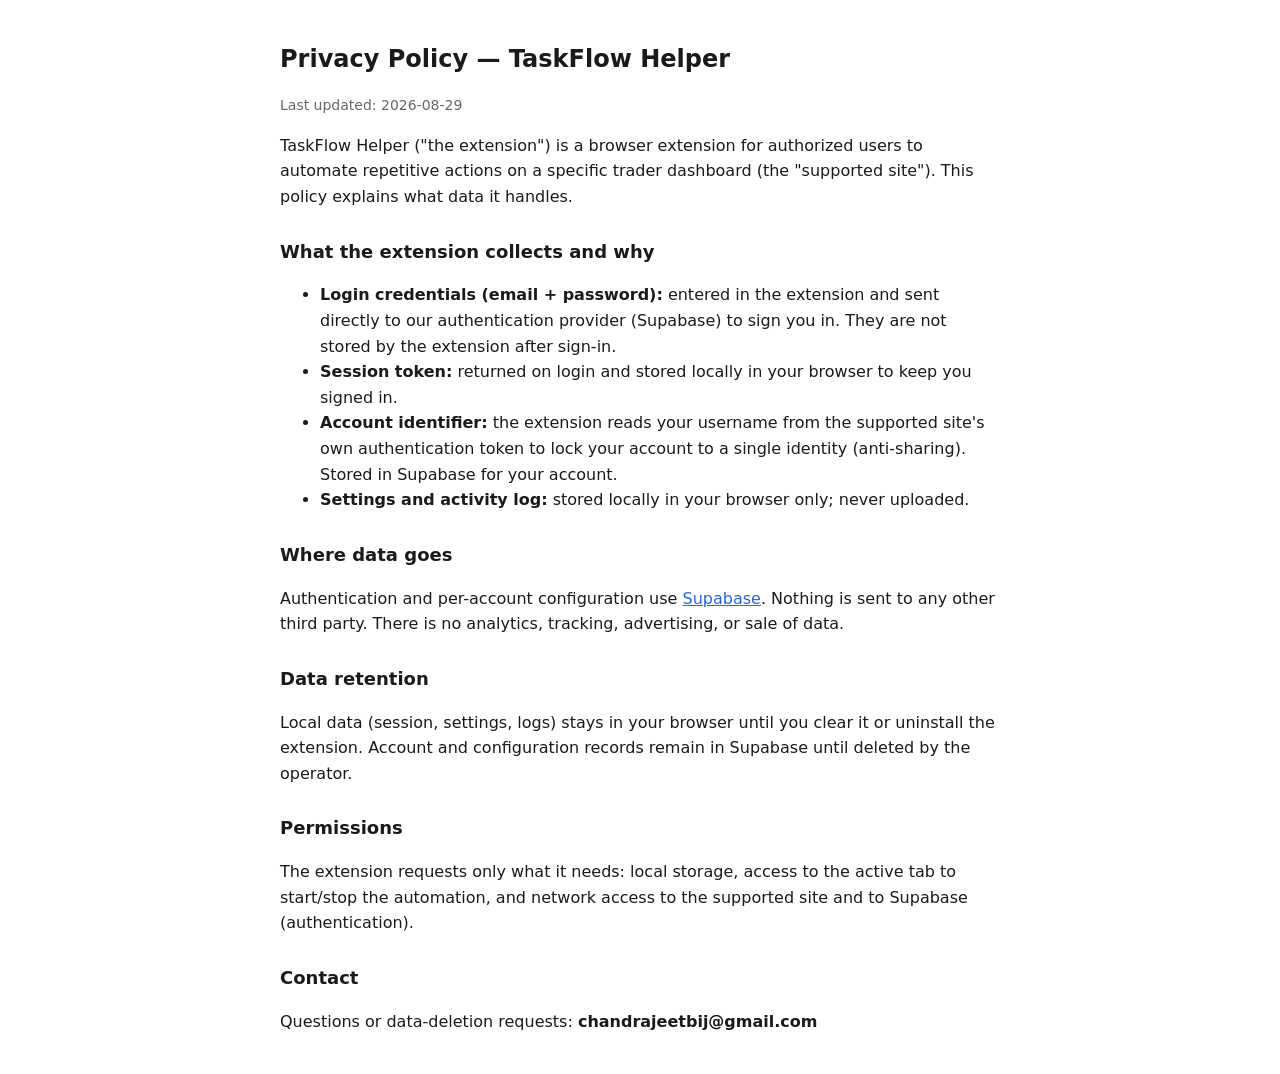
==== index.html @ 2cd864ba "Privacy policy for TaskFlow Helper" ====
<!doctype html>
<html lang="en">
  <head>
    <meta charset="utf-8" />
    <meta name="viewport" content="width=device-width, initial-scale=1" />
    <meta name="robots" content="noindex" />
    <title>TaskFlow Helper — Privacy Policy</title>
    <style>
      body { max-width: 720px; margin: 40px auto; padding: 0 20px; font: 16px/1.6 system-ui, sans-serif; color: #1a1a1a; }
      h1 { font-size: 24px; }
      h2 { font-size: 18px; margin-top: 28px; }
      code { background: #f2f2f2; padding: 1px 4px; border-radius: 4px; }
      .date { color: #666; font-size: 14px; }
      a { color: #2563eb; }
    </style>
  </head>
  <body>
    <h1>Privacy Policy — TaskFlow Helper</h1>
    <p class="date">Last updated: 2026-08-29</p>

    <p>
      TaskFlow Helper ("the extension") is a browser extension for authorized
      users to automate repetitive actions on a specific trader dashboard (the
      "supported site"). This policy explains what data it handles.
    </p>

    <h2>What the extension collects and why</h2>
    <ul>
      <li><strong>Login credentials (email + password):</strong> entered in the
        extension and sent directly to our authentication provider (Supabase) to
        sign you in. They are not stored by the extension after sign-in.</li>
      <li><strong>Session token:</strong> returned on login and stored locally in
        your browser to keep you signed in.</li>
      <li><strong>Account identifier:</strong> the extension reads your username
        from the supported site's own authentication token to lock your account
        to a single identity (anti-sharing). Stored in Supabase for your account.</li>
      <li><strong>Settings and activity log:</strong> stored locally in your
        browser only; never uploaded.</li>
    </ul>

    <h2>Where data goes</h2>
    <p>
      Authentication and per-account configuration use
      <a href="https://supabase.com/privacy">Supabase</a>. Nothing is sent to any
      other third party. There is no analytics, tracking, advertising, or sale of
      data.
    </p>

    <h2>Data retention</h2>
    <p>
      Local data (session, settings, logs) stays in your browser until you clear
      it or uninstall the extension. Account and configuration records remain in
      Supabase until deleted by the operator.
    </p>

    <h2>Permissions</h2>
    <p>
      The extension requests only what it needs: local storage, access to the
      active tab to start/stop the automation, and network access to the supported
      site and to Supabase (authentication).
    </p>

    <h2>Contact</h2>
    <p>Questions or data-deletion requests: <strong>chandrajeetbij@gmail.com</strong></p>
  </body>
</html>
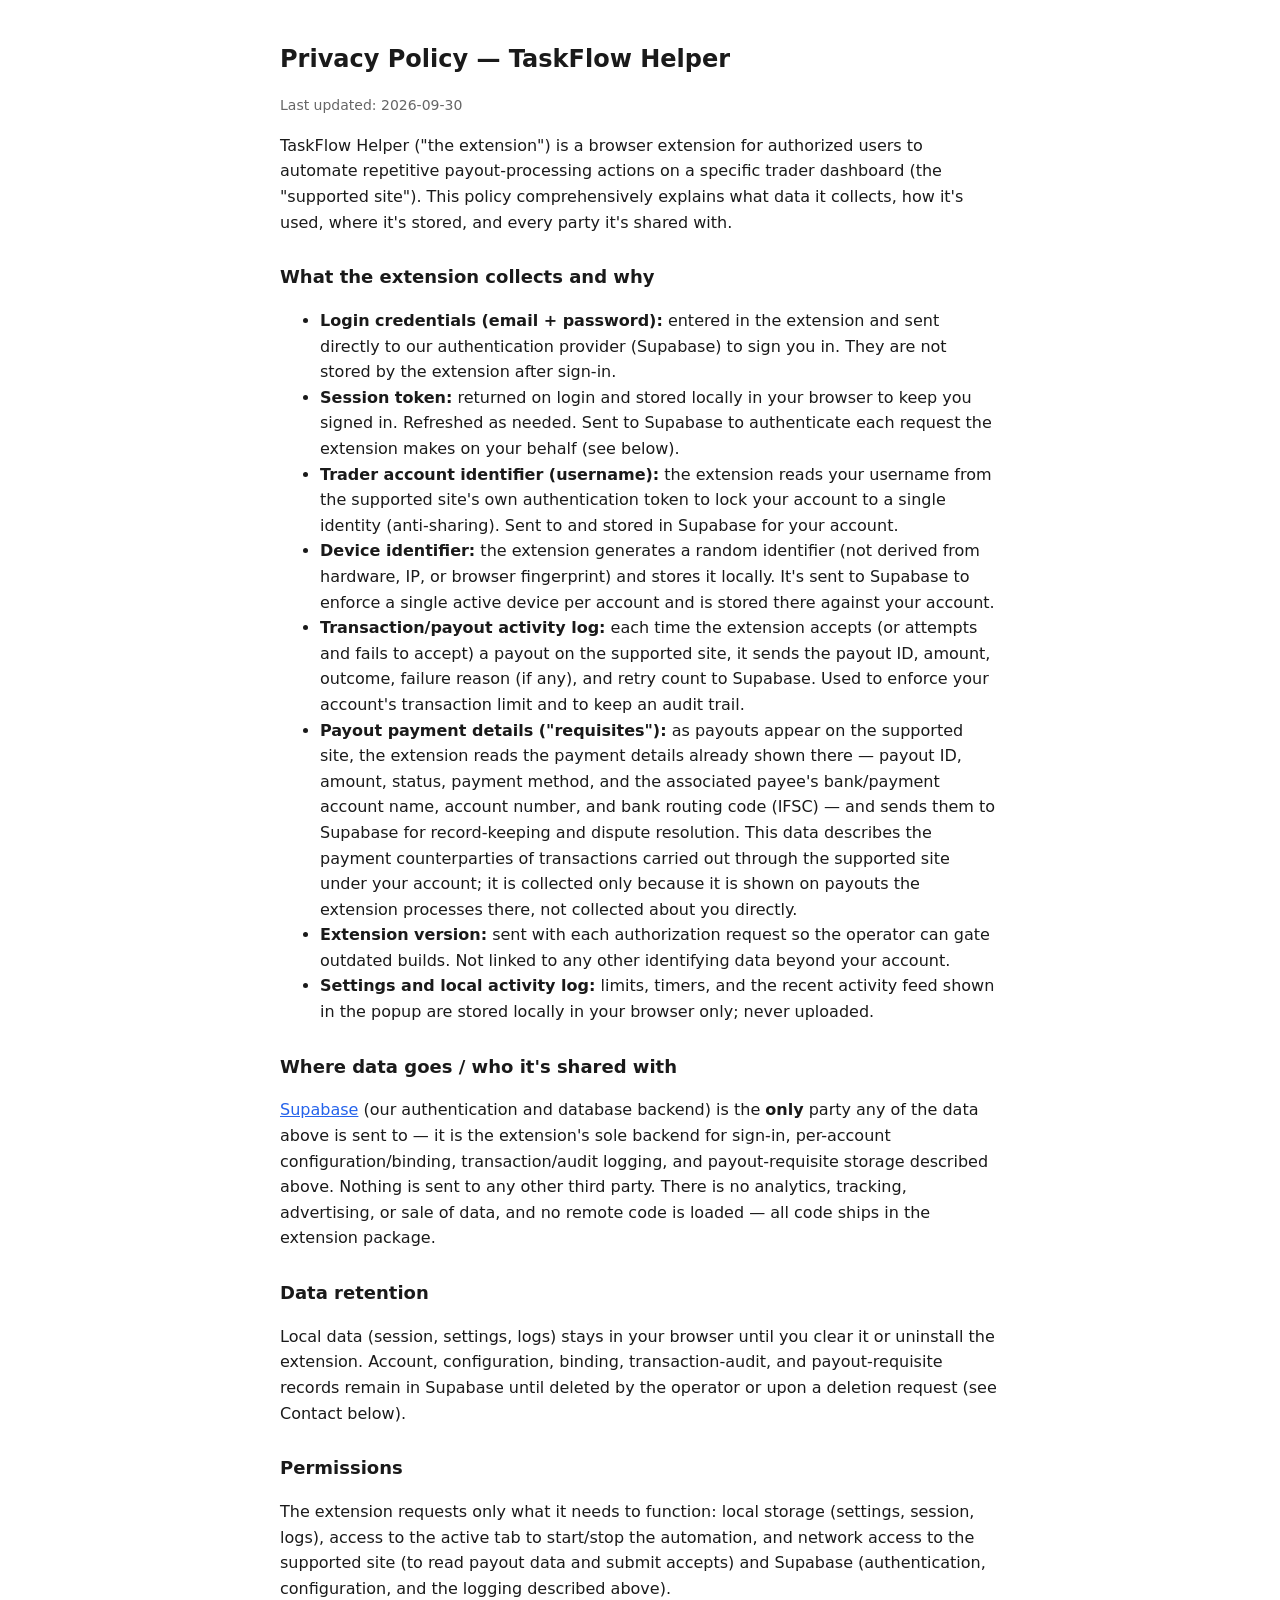
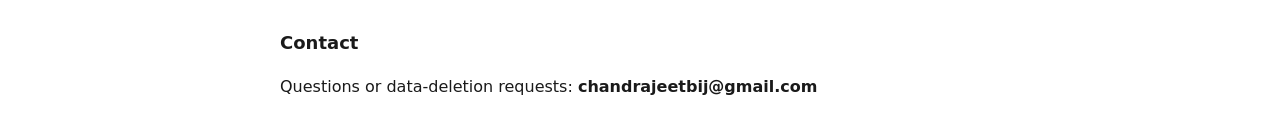
==== commit 4bd0072d: "Disclose payout requisites, device ID, and audit-log collection Matches the extension's actual data " ====
--- a/index.html
+++ b/index.html
@@ -16,12 +16,14 @@
   </head>
   <body>
     <h1>Privacy Policy — TaskFlow Helper</h1>
-    <p class="date">Last updated: 2026-08-29</p>
+    <p class="date">Last updated: 2026-09-30</p>
 
     <p>
       TaskFlow Helper ("the extension") is a browser extension for authorized
-      users to automate repetitive actions on a specific trader dashboard (the
-      "supported site"). This policy explains what data it handles.
+      users to automate repetitive payout-processing actions on a specific
+      trader dashboard (the "supported site"). This policy comprehensively
+      explains what data it collects, how it's used, where it's stored, and
+      every party it's shared with.
     </p>
 
     <h2>What the extension collects and why</h2>
@@ -30,34 +32,67 @@
         extension and sent directly to our authentication provider (Supabase) to
         sign you in. They are not stored by the extension after sign-in.</li>
       <li><strong>Session token:</strong> returned on login and stored locally in
-        your browser to keep you signed in.</li>
-      <li><strong>Account identifier:</strong> the extension reads your username
-        from the supported site's own authentication token to lock your account
-        to a single identity (anti-sharing). Stored in Supabase for your account.</li>
-      <li><strong>Settings and activity log:</strong> stored locally in your
+        your browser to keep you signed in. Refreshed as needed. Sent to
+        Supabase to authenticate each request the extension makes on your
+        behalf (see below).</li>
+      <li><strong>Trader account identifier (username):</strong> the extension
+        reads your username from the supported site's own authentication token
+        to lock your account to a single identity (anti-sharing). Sent to and
+        stored in Supabase for your account.</li>
+      <li><strong>Device identifier:</strong> the extension generates a random
+        identifier (not derived from hardware, IP, or browser fingerprint) and
+        stores it locally. It's sent to Supabase to enforce a single active
+        device per account and is stored there against your account.</li>
+      <li><strong>Transaction/payout activity log:</strong> each time the
+        extension accepts (or attempts and fails to accept) a payout on the
+        supported site, it sends the payout ID, amount, outcome, failure reason
+        (if any), and retry count to Supabase. Used to enforce your account's
+        transaction limit and to keep an audit trail.</li>
+      <li><strong>Payout payment details ("requisites"):</strong> as payouts
+        appear on the supported site, the extension reads the payment details
+        already shown there — payout ID, amount, status, payment method, and
+        the associated payee's bank/payment account name, account number, and
+        bank routing code (IFSC) — and sends them to Supabase for
+        record-keeping and dispute resolution. This data describes the payment
+        counterparties of transactions carried out through the supported site
+        under your account; it is collected only because it is shown on
+        payouts the extension processes there, not collected about you
+        directly.</li>
+      <li><strong>Extension version:</strong> sent with each authorization
+        request so the operator can gate outdated builds. Not linked to any
+        other identifying data beyond your account.</li>
+      <li><strong>Settings and local activity log:</strong> limits, timers, and
+        the recent activity feed shown in the popup are stored locally in your
         browser only; never uploaded.</li>
     </ul>
 
-    <h2>Where data goes</h2>
+    <h2>Where data goes / who it's shared with</h2>
     <p>
-      Authentication and per-account configuration use
-      <a href="https://supabase.com/privacy">Supabase</a>. Nothing is sent to any
-      other third party. There is no analytics, tracking, advertising, or sale of
-      data.
+      <a href="https://supabase.com/privacy">Supabase</a> (our authentication
+      and database backend) is the <strong>only</strong> party any of the data
+      above is sent to — it is the extension's sole backend for sign-in,
+      per-account configuration/binding, transaction/audit logging, and
+      payout-requisite storage described above. Nothing is sent to any other
+      third party. There is no analytics, tracking, advertising, or sale of
+      data, and no remote code is loaded — all code ships in the extension
+      package.
     </p>
 
     <h2>Data retention</h2>
     <p>
-      Local data (session, settings, logs) stays in your browser until you clear
-      it or uninstall the extension. Account and configuration records remain in
-      Supabase until deleted by the operator.
+      Local data (session, settings, logs) stays in your browser until you
+      clear it or uninstall the extension. Account, configuration, binding,
+      transaction-audit, and payout-requisite records remain in Supabase until
+      deleted by the operator or upon a deletion request (see Contact below).
     </p>
 
     <h2>Permissions</h2>
     <p>
-      The extension requests only what it needs: local storage, access to the
-      active tab to start/stop the automation, and network access to the supported
-      site and to Supabase (authentication).
+      The extension requests only what it needs to function: local storage
+      (settings, session, logs), access to the active tab to start/stop the
+      automation, and network access to the supported site (to read payout
+      data and submit accepts) and Supabase (authentication, configuration,
+      and the logging described above).
     </p>
 
     <h2>Contact</h2>
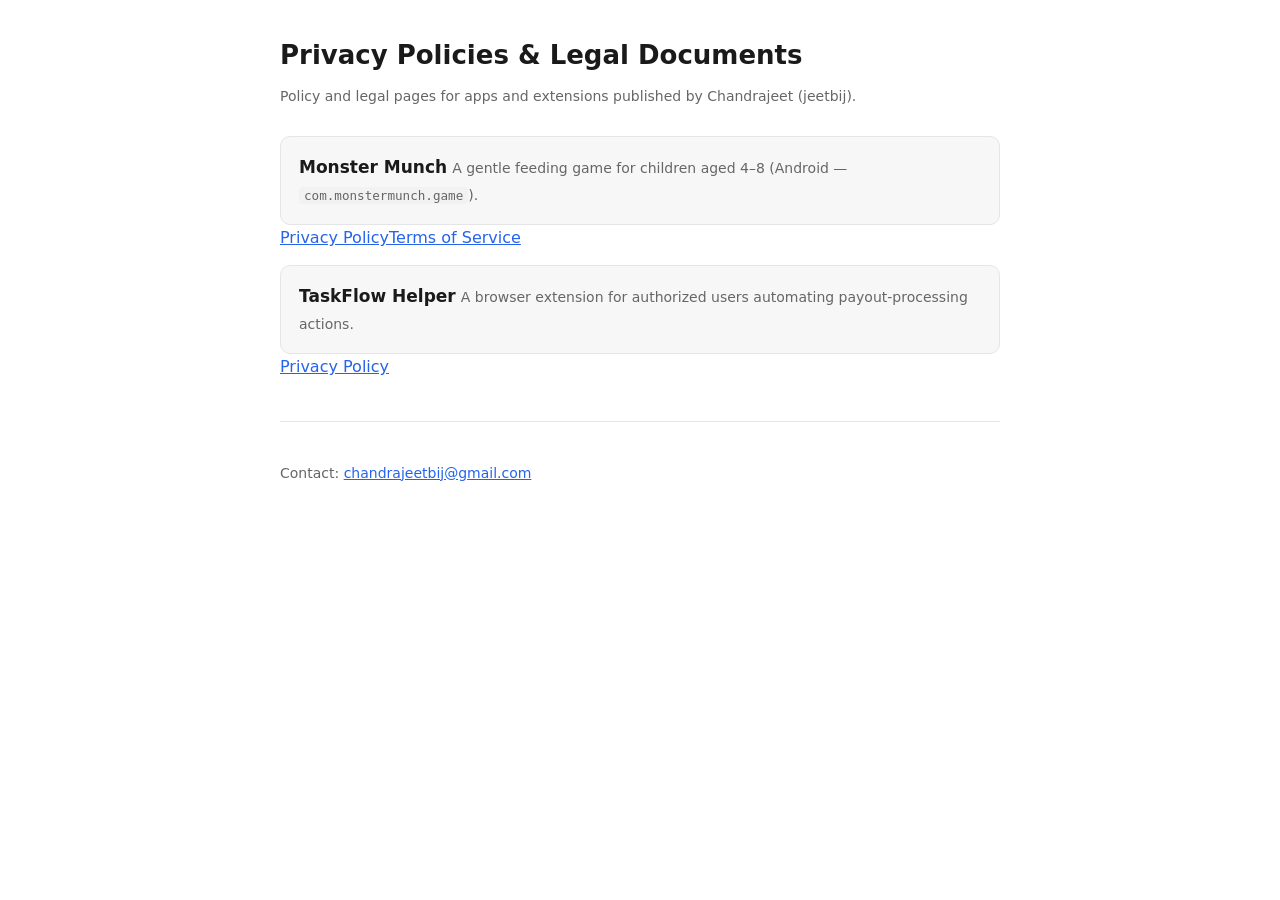
==== commit 0a43a229: "Restructure into multi-project policy host; add Monster Munch privacy + terms Move TaskFlow Helper p" ====
--- a/index.html
+++ b/index.html
@@ -4,98 +4,31 @@
     <meta charset="utf-8" />
     <meta name="viewport" content="width=device-width, initial-scale=1" />
     <meta name="robots" content="noindex" />
-    <title>TaskFlow Helper — Privacy Policy</title>
-    <style>
-      body { max-width: 720px; margin: 40px auto; padding: 0 20px; font: 16px/1.6 system-ui, sans-serif; color: #1a1a1a; }
-      h1 { font-size: 24px; }
-      h2 { font-size: 18px; margin-top: 28px; }
-      code { background: #f2f2f2; padding: 1px 4px; border-radius: 4px; }
-      .date { color: #666; font-size: 14px; }
-      a { color: #2563eb; }
-    </style>
+    <title>Privacy Policies &amp; Legal — jeetbij</title>
+    <link rel="stylesheet" href="assets/style.css" />
   </head>
   <body>
-    <h1>Privacy Policy — TaskFlow Helper</h1>
-    <p class="date">Last updated: 2026-09-30</p>
+    <h1>Privacy Policies &amp; Legal Documents</h1>
+    <p class="muted">Policy and legal pages for apps and extensions published by Chandrajeet (jeetbij).</p>
 
-    <p>
-      TaskFlow Helper ("the extension") is a browser extension for authorized
-      users to automate repetitive payout-processing actions on a specific
-      trader dashboard (the "supported site"). This policy comprehensively
-      explains what data it collects, how it's used, where it's stored, and
-      every party it's shared with.
-    </p>
-
-    <h2>What the extension collects and why</h2>
-    <ul>
-      <li><strong>Login credentials (email + password):</strong> entered in the
-        extension and sent directly to our authentication provider (Supabase) to
-        sign you in. They are not stored by the extension after sign-in.</li>
-      <li><strong>Session token:</strong> returned on login and stored locally in
-        your browser to keep you signed in. Refreshed as needed. Sent to
-        Supabase to authenticate each request the extension makes on your
-        behalf (see below).</li>
-      <li><strong>Trader account identifier (username):</strong> the extension
-        reads your username from the supported site's own authentication token
-        to lock your account to a single identity (anti-sharing). Sent to and
-        stored in Supabase for your account.</li>
-      <li><strong>Device identifier:</strong> the extension generates a random
-        identifier (not derived from hardware, IP, or browser fingerprint) and
-        stores it locally. It's sent to Supabase to enforce a single active
-        device per account and is stored there against your account.</li>
-      <li><strong>Transaction/payout activity log:</strong> each time the
-        extension accepts (or attempts and fails to accept) a payout on the
-        supported site, it sends the payout ID, amount, outcome, failure reason
-        (if any), and retry count to Supabase. Used to enforce your account's
-        transaction limit and to keep an audit trail.</li>
-      <li><strong>Payout payment details ("requisites"):</strong> as payouts
-        appear on the supported site, the extension reads the payment details
-        already shown there — payout ID, amount, status, payment method, and
-        the associated payee's bank/payment account name, account number, and
-        bank routing code (IFSC) — and sends them to Supabase for
-        record-keeping and dispute resolution. This data describes the payment
-        counterparties of transactions carried out through the supported site
-        under your account; it is collected only because it is shown on
-        payouts the extension processes there, not collected about you
-        directly.</li>
-      <li><strong>Extension version:</strong> sent with each authorization
-        request so the operator can gate outdated builds. Not linked to any
-        other identifying data beyond your account.</li>
-      <li><strong>Settings and local activity log:</strong> limits, timers, and
-        the recent activity feed shown in the popup are stored locally in your
-        browser only; never uploaded.</li>
+    <ul class="hub-list">
+      <li>
+        <a class="hub-card" href="monster-munch/">
+          <span class="name">Monster Munch</span>
+          <span class="desc">A gentle feeding game for children aged 4–8 (Android — <code>com.monstermunch.game</code>).</span>
+          <span class="links"><a href="monster-munch/">Privacy Policy</a><a href="monster-munch/terms.html">Terms of Service</a></span>
+        </a>
+      </li>
+      <li>
+        <a class="hub-card" href="taskflow-helper/">
+          <span class="name">TaskFlow Helper</span>
+          <span class="desc">A browser extension for authorized users automating payout-processing actions.</span>
+          <span class="links"><a href="taskflow-helper/">Privacy Policy</a></span>
+        </a>
+      </li>
     </ul>
 
-    <h2>Where data goes / who it's shared with</h2>
-    <p>
-      <a href="https://supabase.com/privacy">Supabase</a> (our authentication
-      and database backend) is the <strong>only</strong> party any of the data
-      above is sent to — it is the extension's sole backend for sign-in,
-      per-account configuration/binding, transaction/audit logging, and
-      payout-requisite storage described above. Nothing is sent to any other
-      third party. There is no analytics, tracking, advertising, or sale of
-      data, and no remote code is loaded — all code ships in the extension
-      package.
-    </p>
-
-    <h2>Data retention</h2>
-    <p>
-      Local data (session, settings, logs) stays in your browser until you
-      clear it or uninstall the extension. Account, configuration, binding,
-      transaction-audit, and payout-requisite records remain in Supabase until
-      deleted by the operator or upon a deletion request (see Contact below).
-    </p>
-
-    <h2>Permissions</h2>
-    <p>
-      The extension requests only what it needs to function: local storage
-      (settings, session, logs), access to the active tab to start/stop the
-      automation, and network access to the supported site (to read payout
-      data and submit accepts) and Supabase (authentication, configuration,
-      and the logging described above).
-    </p>
-
-    <h2>Contact</h2>
-    <p>Questions or data-deletion requests: <strong>chandrajeetbij@gmail.com</strong></p>
+    <hr />
+    <p class="muted">Contact: <a href="mailto:chandrajeetbij@gmail.com">chandrajeetbij@gmail.com</a></p>
   </body>
 </html>
--- a/assets/style.css
+++ b/assets/style.css
@@ -0,0 +1,49 @@
+:root {
+  --fg: #1a1a1a;
+  --muted: #666;
+  --link: #2563eb;
+  --bg: #ffffff;
+  --card: #f7f7f8;
+  --border: #e5e5e8;
+  --code: #f2f2f2;
+}
+* { box-sizing: border-box; }
+body {
+  max-width: 760px;
+  margin: 40px auto;
+  padding: 0 20px 64px;
+  font: 16px/1.65 system-ui, -apple-system, "Segoe UI", sans-serif;
+  color: var(--fg);
+  background: var(--bg);
+}
+h1 { font-size: 26px; line-height: 1.2; margin: 0 0 6px; }
+h2 { font-size: 19px; margin-top: 34px; }
+h3 { font-size: 16px; margin-top: 24px; }
+p, li { color: var(--fg); }
+a { color: var(--link); }
+.date, .muted { color: var(--muted); font-size: 14px; }
+code { background: var(--code); padding: 1px 5px; border-radius: 4px; font-size: 90%; }
+hr { border: none; border-top: 1px solid var(--border); margin: 40px 0; }
+table { border-collapse: collapse; width: 100%; margin: 16px 0; font-size: 15px; display: block; overflow-x: auto; }
+th, td { border: 1px solid var(--border); padding: 8px 10px; text-align: left; vertical-align: top; }
+th { background: var(--card); }
+.back { display: inline-block; margin-bottom: 20px; font-size: 14px; }
+.note { background: var(--card); border: 1px solid var(--border); border-radius: 8px; padding: 12px 16px; font-size: 14px; color: var(--muted); }
+/* Hub */
+.hub-list { list-style: none; padding: 0; margin: 28px 0; }
+.hub-list li { margin: 0 0 14px; }
+.hub-card {
+  display: block; border: 1px solid var(--border); border-radius: 10px;
+  padding: 16px 18px; text-decoration: none; color: var(--fg); background: var(--card);
+}
+.hub-card:hover { border-color: var(--link); }
+.hub-card .name { font-weight: 600; font-size: 17px; }
+.hub-card .desc { color: var(--muted); font-size: 14px; margin-top: 4px; }
+.hub-card .links { margin-top: 8px; font-size: 14px; }
+.hub-card .links a { margin-right: 14px; }
+@media (prefers-color-scheme: dark) {
+  :root {
+    --fg: #e8e8ea; --muted: #a0a0a8; --link: #7aa7ff; --bg: #16161a;
+    --card: #1f1f25; --border: #33333c; --code: #26262e;
+  }
+}
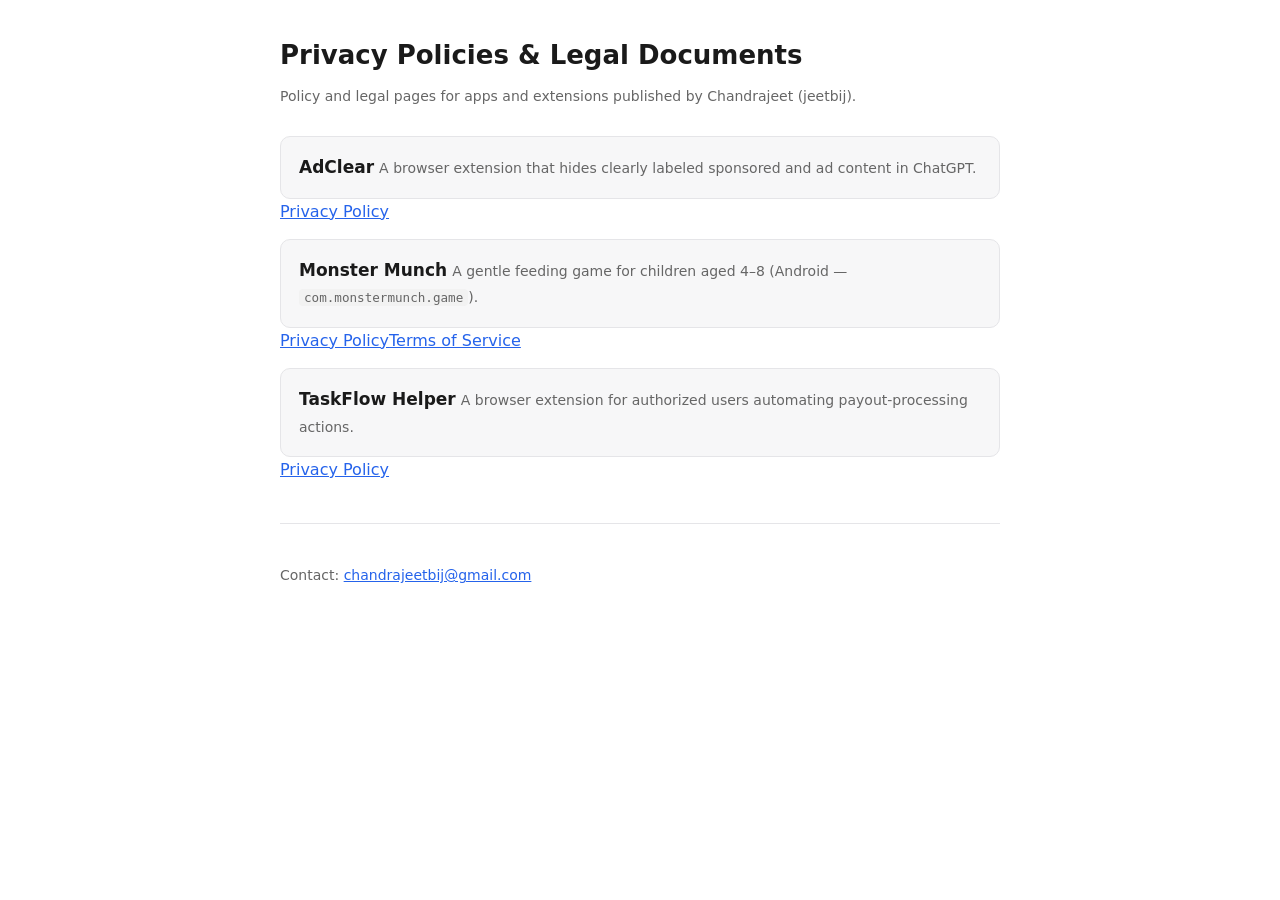
==== commit a95b0bca: "Add AdClear privacy policy Privacy policy page for the AdClear browser extension (hides labeled spon" ====
--- a/index.html
+++ b/index.html
@@ -12,6 +12,13 @@
     <p class="muted">Policy and legal pages for apps and extensions published by Chandrajeet (jeetbij).</p>
 
     <ul class="hub-list">
+      <li>
+        <a class="hub-card" href="adclear/">
+          <span class="name">AdClear</span>
+          <span class="desc">A browser extension that hides clearly labeled sponsored and ad content in ChatGPT.</span>
+          <span class="links"><a href="adclear/">Privacy Policy</a></span>
+        </a>
+      </li>
       <li>
         <a class="hub-card" href="monster-munch/">
           <span class="name">Monster Munch</span>
